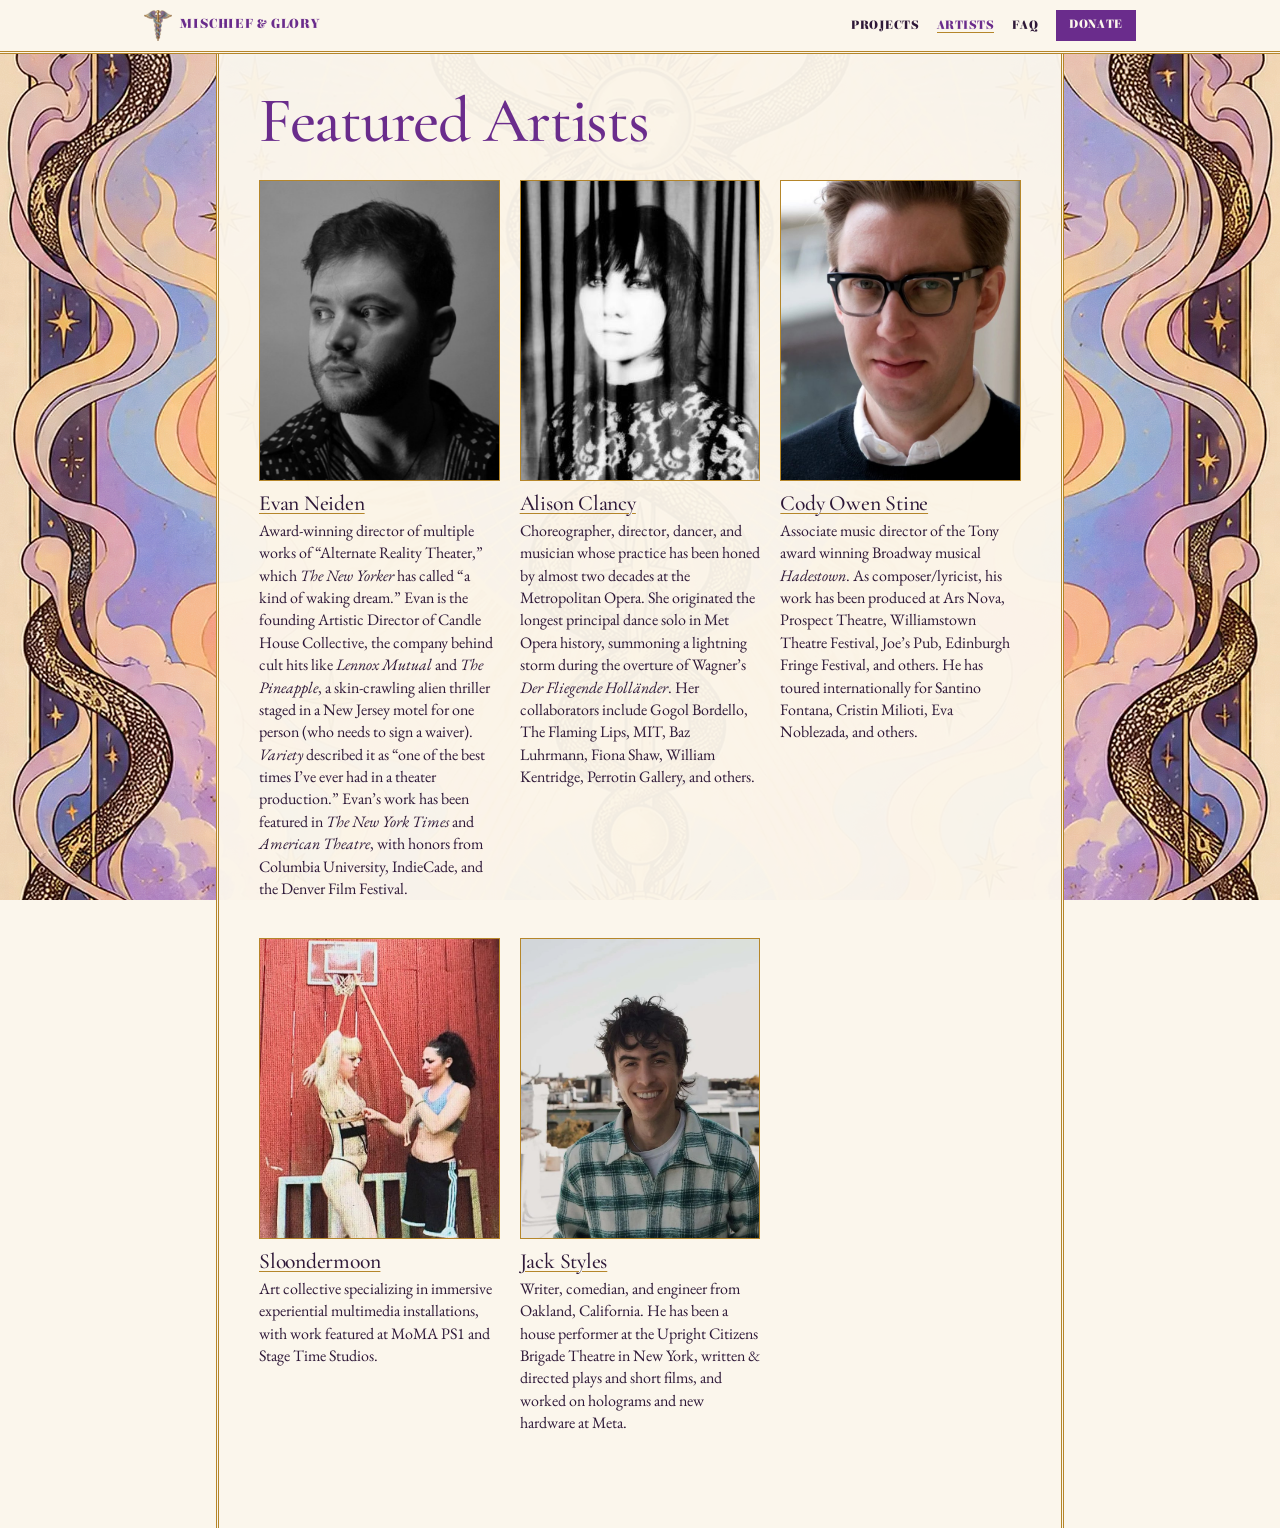
==== artists.html @ b3772316 "Add winged caduceus emblem to the nav wordmark and as the site icon Co-Authored-By: Claude Opus 5.5 " ====
<!doctype html>
<html lang="en">
<head>
  <meta charset="utf-8">
  <meta name="viewport" content="width=device-width, initial-scale=1">
  <title>Artists — Mischief and Glory, Inc.</title>
  <meta name="description" content="Featured artists working with Mischief and Glory, Inc.">
  <link rel="preconnect" href="https://fonts.googleapis.com">
  <link rel="preconnect" href="https://fonts.gstatic.com" crossorigin>
  <link href="https://fonts.googleapis.com/css2?family=Cormorant+Garamond:ital,wght@0,400;0,500;1,400;1,500&family=EB+Garamond:ital,wght@0,400;0,600;1,400;1,600&family=Elsie:wght@400;900&family=Noto+Sans+Manichaean&display=swap" rel="stylesheet">
  <link rel="stylesheet" href="assets/style.css">
  <link rel="icon" href="favicon.ico" sizes="any">
  <link rel="icon" type="image/png" sizes="32x32" href="favicon-32.png">
  <link rel="icon" type="image/png" sizes="192x192" href="assets/icon-192.png">
  <link rel="apple-touch-icon" href="assets/apple-touch-icon.png">
</head>
<body>
  <nav class="site-nav">
    <div class="inner">
      <a class="wordmark" href="index.html"><img src="assets/emblem.png" alt="" width="120" height="128">Mischief &amp; Glory</a>
      <ul>
        <li><a href="projects.html">Projects</a></li>
        <li><a href="artists.html" aria-current="page">Artists</a></li>
        <li><a href="faq.html">FAQ</a></li>
        <li><a class="button small" href="https://app.thefield.org/profile/Mischief-and-Glory/658230">Donate</a></li>
      </ul>
    </div>
  </nav>

  <main>
    <h1>Featured Artists</h1>

    <div class="people" style="margin-top:1.5rem">
      <div class="person">
        <div class="photo"><img src="assets/photos/evan-neiden.jpg" alt="Evan Neiden"></div>
        <h3><a href="https://candlehouse.org/">Evan Neiden</a></h3>
        <p>Award-winning director of multiple works of “Alternate Reality Theater,” which <em>The New Yorker</em> has called “a kind of waking dream.” Evan is the founding Artistic Director of Candle House Collective, the company behind cult hits like <em>Lennox Mutual</em> and <em>The Pineapple</em>, a skin-crawling alien thriller staged in a New Jersey motel for one person (who needs to sign a waiver). <em>Variety</em> described it as “one of the best times I’ve ever had in a theater production.” Evan’s work has been featured in <em>The New York Times</em> and <em>American Theatre</em>, with honors from Columbia University, IndieCade, and the Denver Film Festival.</p>
      </div>
      <div class="person">
        <div class="photo"><img src="assets/photos/alison-clancy.jpg" alt="Alison Clancy"></div>
        <h3><a href="https://www.alisonclancy.com">Alison Clancy</a></h3>
        <p>Choreographer, director, dancer, and musician whose practice has been honed by almost two decades at the Metropolitan Opera. She originated the longest principal dance solo in Met Opera history, summoning a lightning storm during the overture of Wagner’s <em>Der Fliegende Holländer</em>. Her collaborators include Gogol Bordello, The Flaming Lips, MIT, Baz Luhrmann, Fiona Shaw, William Kentridge, Perrotin Gallery, and others.</p>
      </div>
      <div class="person">
        <div class="photo"><img src="assets/photos/cody-owen-stine.jpg" alt="Cody Owen Stine"></div>
        <h3><a href="https://codyowenstine.com/">Cody Owen Stine</a></h3>
        <p>Associate music director of the Tony award winning Broadway musical <em>Hadestown</em>. As composer/lyricist, his work has been produced at Ars Nova, Prospect Theatre, Williamstown Theatre Festival, Joe’s Pub, Edinburgh Fringe Festival, and others. He has toured internationally for Santino Fontana, Cristin Milioti, Eva Noblezada, and others.</p>
      </div>
      <div class="person">
        <div class="photo"><img src="assets/photos/sloondermoon.jpg" alt="Sloondermoon"></div>
        <h3><a href="https://sloondermoon.com">Sloondermoon</a></h3>
        <p>Art collective specializing in immersive experiential multimedia installations, with work featured at MoMA PS1 and Stage Time Studios.</p>
      </div>
      <div class="person">
        <div class="photo"><img src="assets/photos/jack-styles.jpg" alt="Jack Styles"></div>
        <h3><a href="https://ucbcomedy.com/people/jack-styles/">Jack Styles</a></h3>
        <p>Writer, comedian, and engineer from Oakland, California. He has been a house performer at the Upright Citizens Brigade Theatre in New York, written &amp; directed plays and short films, and worked on holograms and new hardware at Meta.</p>
      </div>
    </div>
  </main>

</body>
</html>
---- assets/style.css ----
/* Mischief and Glory, Inc. — shared styles
   Palette after Alan Moore & Steve Moore's Moon and Serpent Bumper Book of Magic:
   iridescent pastels, gilt borders, aubergine ink, royal purple. */

:root {
  --paper: #fbf6ec;
  --ink: #2e1838;
  --muted: #6e5a78;
  --rule: #dcc58f;
  --gold: #b5862a;
  --gold-deep: #8f6517;
  --accent: #6a2c8c;
  --accent-ink: #fbf6ec;
  --card: rgba(255, 255, 255, 0.55);
  --iridescent: linear-gradient(160deg, #f1e9fb 0%, #fbecf3 32%, #fdf5e1 64%, #e8f2fb 100%);
  --serif: "Cormorant Garamond", "EB Garamond", Georgia, serif;
  --body: "EB Garamond", Georgia, "Times New Roman", serif;
  --display: "Elsie", var(--serif);
  --glyph: "Noto Sans Manichaean", var(--serif);
  --measure: 50rem;
}

*, *::before, *::after { box-sizing: border-box; }

html {
  -webkit-text-size-adjust: 100%;
  /* stop the rubber-band bounce at the page edges, which drags the sticky nav down */
  overscroll-behavior-y: none;
  background: var(--paper);
}

body {
  margin: 0;
  min-height: 100vh;
  display: flex;
  flex-direction: column;
  color: var(--ink);
  font-family: var(--body);
  font-size: 1.15rem;
  line-height: 1.45;
}

a { color: inherit; text-decoration-color: var(--gold); text-underline-offset: 0.16em; text-decoration-thickness: 1px; }
a:hover { color: var(--accent); }

img { max-width: 100%; display: block; }

/* ---------- Background ---------- */

/* Celestial caduceus artwork behind the cream content panel. A fixed layer
   (rather than background-attachment: fixed) so it also holds still on iOS. */
body::before {
  content: "";
  position: fixed;
  inset: 0;
  z-index: -1;
  background: var(--paper) url("background.webp?v=4") center / cover no-repeat;
  pointer-events: none;
}

/* fine film grain over the artwork, drawn at screen resolution */
body::after {
  content: "";
  position: fixed;
  inset: 0;
  z-index: -1;
  pointer-events: none;
  opacity: 0.22;
  mix-blend-mode: overlay;
  background-image: url("data:image/svg+xml,%3Csvg xmlns='http://www.w3.org/2000/svg' width='200' height='200'%3E%3Cfilter id='n'%3E%3CfeTurbulence type='fractalNoise' baseFrequency='0.9' numOctaves='2' stitchTiles='stitch'/%3E%3CfeColorMatrix type='saturate' values='0'/%3E%3C/filter%3E%3Crect width='100%25' height='100%25' filter='url(%23n)'/%3E%3C/svg%3E");
  background-size: 200px 200px;
}

/* ---------- Nav ---------- */

.site-nav {
  position: sticky;
  top: 0;
  z-index: 10;
  background: var(--paper);
  border-bottom: 3px double var(--gold);
}

.site-nav .inner {
  max-width: 64rem;
  margin: 0 auto;
  padding: 0.6rem 1rem;
  display: flex;
  align-items: center;
  justify-content: space-between;
  gap: 1rem;
  flex-wrap: wrap;
}

.wordmark {
  font-family: var(--display);
  font-weight: 900;
  font-size: 0.8rem;
  letter-spacing: 0.06em;
  text-transform: uppercase;
  text-decoration: none;
  display: inline-flex;
  align-items: center;
  gap: 0.5rem;
  color: var(--accent);
}
.wordmark img { height: 1.9rem; width: auto; }

.site-nav ul {
  list-style: none;
  margin: 0;
  padding: 0;
  display: flex;
  gap: 1.1rem;
  align-items: center;
  font-family: var(--display);
  font-weight: 900;
  font-size: 0.78rem;
  letter-spacing: 0.04em;
  text-transform: uppercase;
}

.site-nav ul a { text-decoration: none; }
.site-nav ul a[aria-current="page"] { color: var(--accent); border-bottom: 1px solid var(--gold); }

/* ---------- Layout ---------- */

main {
  flex: 1 0 auto;
  width: 100%;
  max-width: calc(var(--measure) + 3rem);
  margin: 0 auto;
  padding: 2rem 2.5rem 3.5rem;
  /* paper, slightly translucent so the artwork glows through */
  background: rgba(251, 246, 236, 0.96);
  border-left: 3px double var(--gold);
  border-right: 3px double var(--gold);
}

@media (max-width: 54rem) {
  main { border-left: 0; border-right: 0; padding-left: 1rem; padding-right: 1rem; }
}


h1, h2, h3 {
  font-family: var(--serif);
  font-weight: 500;
  line-height: 1.1;
  letter-spacing: -0.01em;
  margin: 0;
}

h1 { font-size: clamp(2.5rem, 6.5vw, 4rem); color: var(--accent); letter-spacing: -0.02em; }
h2 { font-size: 2.6rem; margin-top: 2.5rem; margin-bottom: 0.6rem; }
h3 { font-size: 1.4rem; margin-top: 1.5rem; margin-bottom: 0.4rem; }

p { margin: 0 0 0.85rem; }
ol, ul { margin-top: 0; padding-left: 1.4rem; }

.eyebrow {
  font-family: var(--display);
  font-weight: 900;
  font-size: 0.75rem;
  letter-spacing: 0.06em;
  text-transform: uppercase;
  color: var(--muted);
}

.lede {
  font-size: 1.35rem;
  font-style: italic;
  color: var(--muted);
  margin-top: 0.5rem;
}

.subtitle {
  font-family: var(--serif);
  font-style: italic;
  font-size: 1.6rem;
  color: var(--muted);
  margin: 0.4rem 0 1.25rem;
}

.glyph { font-family: var(--glyph); color: var(--gold); }
.hero .cities .glyph {
  color: var(--gold-deep);
  font-weight: 400;
  font-size: 1.35em;
  line-height: 1;
  vertical-align: -0.12em;
  margin: 0 0.25em;
}

.divider {
  text-align: center;
  font-family: var(--glyph);
  color: var(--gold);
  font-size: 1.5rem;
  margin: 2.25rem 0 0.5rem;
  line-height: 1;
}

hr { border: 0; border-top: 1px solid var(--rule); margin: 2rem 0; }

/* ---------- Hero ---------- */

.hero {
  padding: 0.5rem 0 1.25rem;
  border-bottom: 3px double var(--gold);
  margin-bottom: 0.5rem;
  display: grid;
  grid-template-columns: auto minmax(0, 1fr);
  align-items: center;
  gap: 1.25rem;
}
.hero-emblem { order: -1; width: 4.75rem; height: auto; }
.hero .city { white-space: nowrap; }

@media (max-width: 34rem) {
  .hero { grid-template-columns: 1fr; justify-items: center; text-align: center; gap: 0.75rem; }
  .hero-emblem { width: 4rem; }
  .hero .cities { margin-left: auto; margin-right: auto; font-size: 0.95rem; letter-spacing: 0.01em; white-space: nowrap; }
  .hero .cities .glyph { margin: 0 0.1em; }
}
.hero .cities {
  font-family: var(--display);
  font-weight: 900;
  font-size: clamp(1.15rem, 3.2vw, 1.6rem);
  letter-spacing: 0.04em;
  text-transform: uppercase;
  margin: 0.9rem 0 0;
  color: #4b3157;
}

/* ---------- Quote ---------- */

blockquote {
  margin: 1.75rem 0;
  padding: 0;
  font-family: var(--serif);
  font-size: 1.5rem;
  line-height: 1.3;
  font-style: italic;
  color: var(--accent);
}

/* ---------- Buttons ---------- */

.button {
  display: inline-block;
  font-family: var(--display);
  font-weight: 900;
  font-size: 0.8rem;
  letter-spacing: 0.06em;
  text-transform: uppercase;
  text-decoration: none;
  padding: 0.75rem 1.2rem;
  background: var(--accent);
  color: var(--accent-ink);
  border: 1px solid var(--accent);
  transition: background 0.15s, color 0.15s, border-color 0.15s;
}
.button:hover { background: var(--gold); border-color: var(--gold-deep); color: var(--ink); }

.button.small { padding: 0.4rem 0.75rem; font-size: 0.72rem; }

.callout {
  background: var(--card);
  border: 1px solid var(--gold);
  outline: 1px solid var(--rule);
  outline-offset: 3px;
  padding: 1.1rem 1.25rem 0.3rem;
  margin: 1.75rem 4px;
}
.callout h3 { margin-top: 0; }
.callout.centered, .centered { text-align: center; }

/* collapsible page sections (e.g. Creative Team, Cast) */
details.section { margin-top: 1.5rem; border-top: 3px double var(--gold); }
details.section:last-of-type { border-bottom: 3px double var(--gold); }
details.section > summary { font-size: 2.2rem; }
.bios p { font-size: 1.05rem; line-height: 1.45; }
.bios strong { color: var(--accent); }
.bios h3 { color: var(--accent); margin-top: 1.5rem; }
.bios h3:first-child { margin-top: 0.5rem; }
.budget h3 { margin-top: 1.25rem; color: var(--accent); }
.budget h3:first-child { margin-top: 0.5rem; }
.budget ul { margin-bottom: 0.85rem; }
.budget ul ul { margin: 0.2rem 0 0.4rem; }
.budget li { margin-bottom: 0.15rem; }

.credits { list-style: none; padding: 0; }
.credits li { margin-bottom: 0.5rem; }
.credits strong { color: var(--accent); }

/* "People want this": comparable shows and what each tells us */
.wants { display: grid; gap: 0.75rem; margin: 0.5rem 0 1.25rem; }
.want {
  display: grid;
  grid-template-columns: minmax(0, 1fr) minmax(0, 1fr);
  gap: 0.5rem 1.5rem;
  align-items: center;
  padding: 0.75rem 1rem;
  background: var(--card);
  border: 1px solid var(--rule);
}
.want .show { margin: 0.2rem 0; font-size: 1rem; line-height: 1.35; }
.want .show em { font-size: 1.1rem; font-weight: 600; }
.want .stars { color: var(--gold); letter-spacing: 0.05em; }
.want-head {
  padding: 0 1rem;
  background: none;
  border: 0;
  font-family: var(--body);
  font-weight: 600;
  font-variant-caps: all-small-caps;
  letter-spacing: 0.06em;
  font-size: 1.1rem;
  color: var(--muted);
}
.want .takeaway { margin: 0; font-style: italic; color: var(--accent); }

/* guest anecdotes */
.stories {
  display: grid;
  grid-template-columns: repeat(3, minmax(0, 1fr));
  gap: 0.75rem;
  margin: 0.5rem 0 1.25rem;
}
.story {
  background: var(--card);
  border: 1px solid var(--gold);
  padding: 0.9rem 1rem 0.3rem;
}
.story p { font-size: 1rem; line-height: 1.4; margin-bottom: 0.6rem; }

.personas { list-style: none; padding: 0; display: flex; flex-wrap: wrap; gap: 0.5rem; }
.personas li {
  border: 1px solid var(--gold);
  background: var(--card);
  padding: 0.25rem 0.75rem;
  font-size: 1rem;
}

/* large boxed call-to-action link */
.callout.feature { padding: 1.75rem 1.5rem; }
.callout.feature a {
  font-family: var(--serif);
  font-size: clamp(1.5rem, 4vw, 2.1rem);
  line-height: 1.2;
  color: var(--accent);
  text-decoration-color: var(--gold);
}

h3.insight, .budget h3, .bios h3 {
  font-family: var(--display);
  font-weight: 900;
  font-size: 1.45rem;
  letter-spacing: 0.03em;
  text-transform: uppercase;
  color: var(--accent);
  margin-top: 1.75rem;
}

/* ---------- People ---------- */

.people-heading {
  font-family: var(--display);
  font-weight: 900;
  font-size: clamp(1.3rem, 3.6vw, 1.75rem);
  letter-spacing: 0.03em;
  text-transform: uppercase;
  text-align: center;
  color: var(--accent);
  margin: 2rem 0 1.25rem;
}

.people {
  display: grid;
  grid-template-columns: repeat(3, minmax(0, 1fr));
  gap: 1.5rem 1.25rem;
  margin: 1rem 0 1.5rem;
}

.person p { font-size: 1rem; line-height: 1.4; }
.person h3 { margin-top: 0.7rem; margin-bottom: 0.25rem; font-size: 1.35rem; }

.photo {
  aspect-ratio: 4 / 5;
  background: var(--iridescent);
  border: 1px solid var(--gold);
  display: grid;
  place-items: center;
  color: var(--muted);
  font-family: var(--display);
  font-weight: 900;
  font-size: 0.7rem;
  letter-spacing: 0.06em;
  text-transform: uppercase;
  overflow: hidden;
}
.photo img { width: 100%; height: 100%; object-fit: cover; }

/* ---------- Projects ---------- */

.project {
  display: grid;
  grid-template-columns: 1fr auto;
  gap: 0.2rem 1.25rem;
  padding: 1.25rem 0;
}
.project h2 { margin: 0; font-size: 1.8rem; }
.project .meta {
  font-family: var(--display);
  font-weight: 900;
  font-size: 0.78rem;
  letter-spacing: 0.05em;
  text-transform: uppercase;
  font-size: 1.2rem;
  color: var(--accent);
  white-space: nowrap;
  align-self: start;
  margin-top: 0.35rem;
  padding: 0.3rem 0.7rem;
  border: 1px solid var(--gold);
  background: var(--card);
}
.project p { grid-column: 1 / -1; margin: 0.35rem 0 0; }

/* ---------- FAQ ---------- */

details {
  border-top: 1px solid var(--rule);
  padding: 0.85rem 0;
}
details:last-of-type { border-bottom: 1px solid var(--rule); }
summary {
  cursor: pointer;
  font-family: var(--serif);
  font-size: 1.45rem;
  line-height: 1.2;
  list-style: none;
  display: flex;
  justify-content: space-between;
  gap: 1rem;
}
summary::-webkit-details-marker { display: none; }
summary::after { content: "+"; font-family: var(--display);
  font-weight: 900; color: var(--gold-deep); }
details[open] > summary::after { content: "−"; }
details > *:not(summary):first-of-type { margin-top: 0.75rem; }

.tiers { list-style: none; padding: 0; margin: 0 0 0.75rem; }
.tiers > li { padding: 0.7rem 0; border-bottom: 1px dashed var(--rule); }
.tiers > li:last-child { border-bottom: 0; }
.tier-amount {
  font-family: var(--body);
  font-weight: 600;
  font-size: 1.3rem;
  font-variant-caps: all-small-caps;
  letter-spacing: 0.06em;
  color: var(--accent);
  display: block;
  margin-bottom: 0.25rem;
}
.tiers ul { margin: 0; padding-left: 1.1rem; }
.tiers ul li { margin-bottom: 0.2rem; }

table {
  width: 100%;
  border-collapse: collapse;
  font-size: 1rem;
  margin: 0.75rem 0 1rem;
}
th, td { text-align: left; padding: 0.5rem 0.5rem 0.5rem 0; border-bottom: 1px solid var(--rule); vertical-align: top; }
th {
  font-family: var(--body);
  font-weight: 600;
  font-size: 1.1rem;
  font-variant-caps: all-small-caps;
  letter-spacing: 0.06em;
  color: var(--muted);
}
td:first-child { font-weight: 600; font-variant-caps: all-small-caps; font-size: 1.15rem; letter-spacing: 0.04em; }

.bar { height: 4px; background: var(--rule); margin-top: 0.35rem; }
.bar span { display: block; height: 100%; background: var(--accent); }

/* ---------- Placeholder notes ---------- */

.placeholder {
  border: 1px dashed var(--gold);
  color: var(--muted);
  padding: 0.85rem 1rem;
  font-family: var(--display);
  font-weight: 900;
  font-size: 0.8rem;
  margin: 1.5rem 0;
}


@media (max-width: 44rem) {
  .people { grid-template-columns: repeat(2, minmax(0, 1fr)); }
  .stories { grid-template-columns: 1fr; }
}

@media (max-width: 30rem) {
  body { font-size: 1.08rem; }
  .want { grid-template-columns: 1fr; }
  .want-head { display: none; }
  .stories { grid-template-columns: 1fr; }
  .site-nav ul { gap: 0.8rem; }
  .people { grid-template-columns: 1fr; }
  .project { grid-template-columns: 1fr; }
  .project .meta { justify-self: start; margin-top: 0.2rem; }
  blockquote { font-size: 1.3rem; }
}
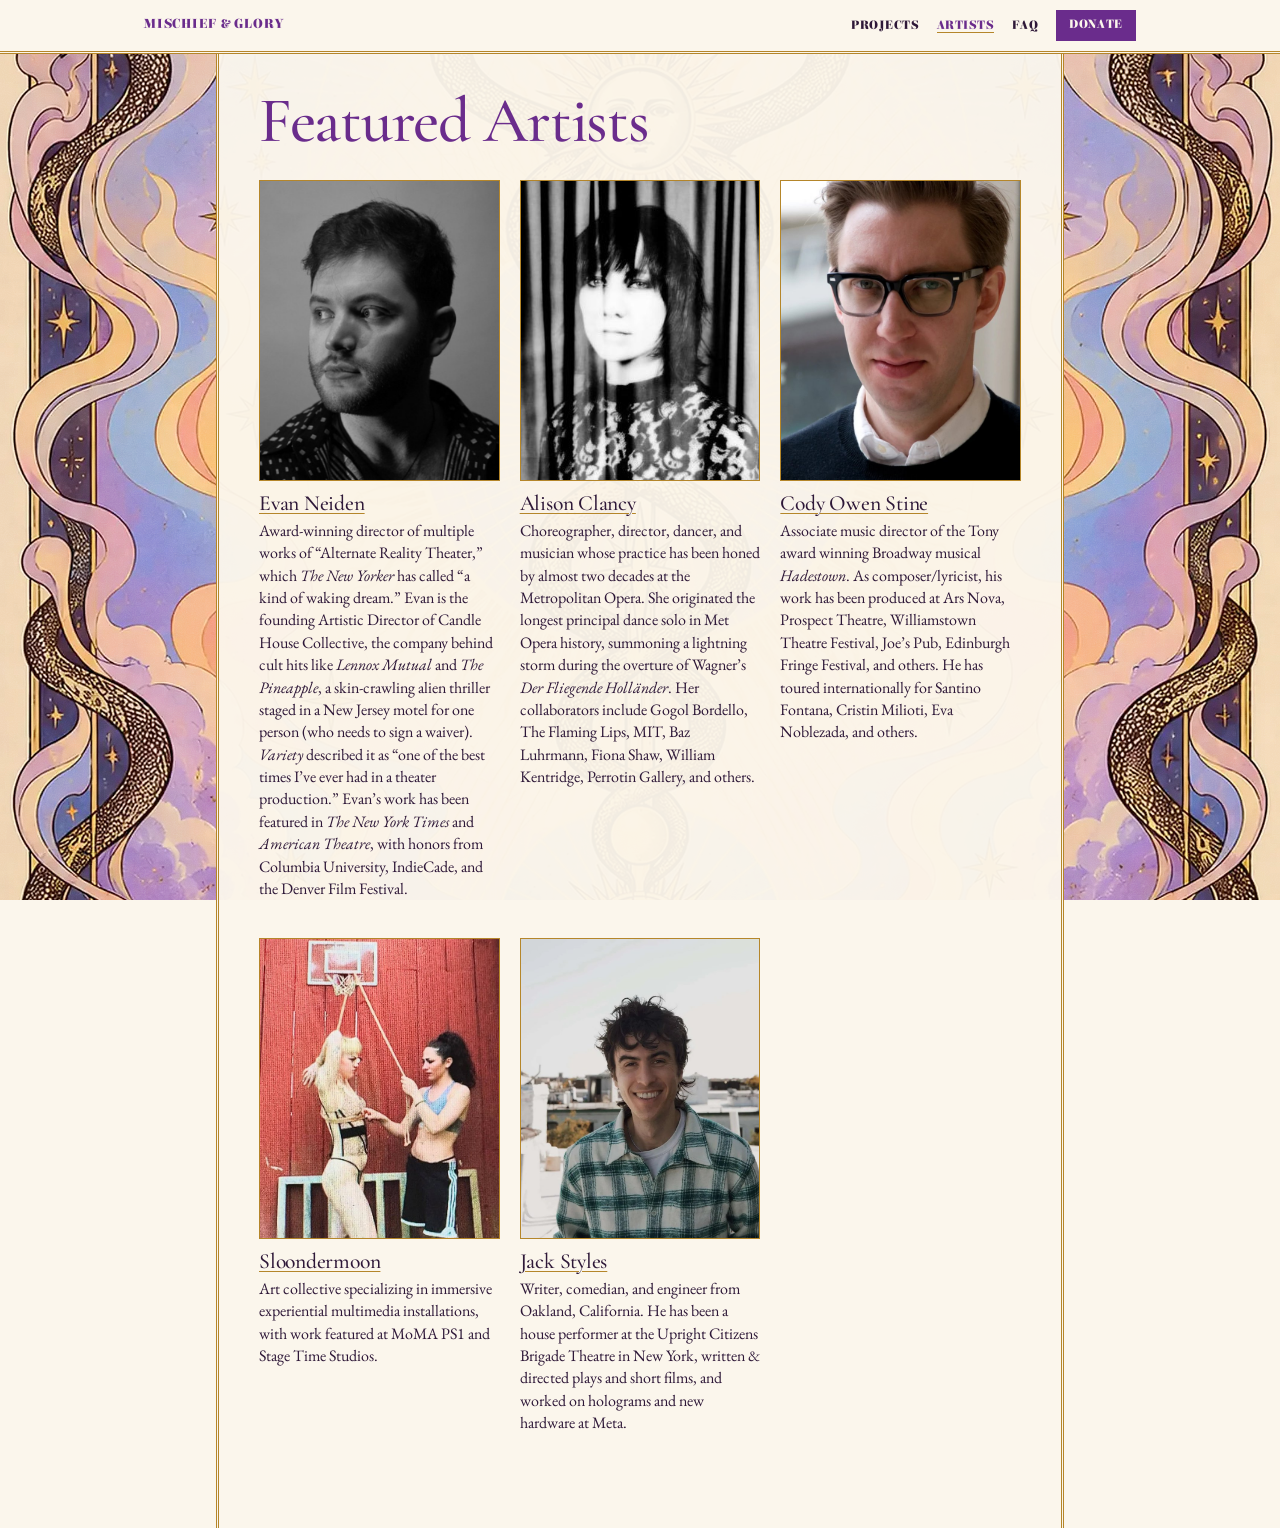
==== commit bff87066: "Remove emblem from the nav wordmark (kept as favicon) Co-Authored-By: Claude Opus 5.5 <noreply@anthr" ====
--- a/artists.html
+++ b/artists.html
@@ -17,7 +17,7 @@
 <body>
   <nav class="site-nav">
     <div class="inner">
-      <a class="wordmark" href="index.html"><img src="assets/emblem.png" alt="" width="120" height="128">Mischief &amp; Glory</a>
+      <a class="wordmark" href="index.html">Mischief &amp; Glory</a>
       <ul>
         <li><a href="projects.html">Projects</a></li>
         <li><a href="artists.html" aria-current="page">Artists</a></li>
--- a/assets/style.css
+++ b/assets/style.css
@@ -99,12 +99,8 @@
   letter-spacing: 0.06em;
   text-transform: uppercase;
   text-decoration: none;
-  display: inline-flex;
-  align-items: center;
-  gap: 0.5rem;
-  color: var(--accent);
-}
-.wordmark img { height: 1.9rem; width: auto; }
+  color: var(--accent);
+}
 
 .site-nav ul {
   list-style: none;
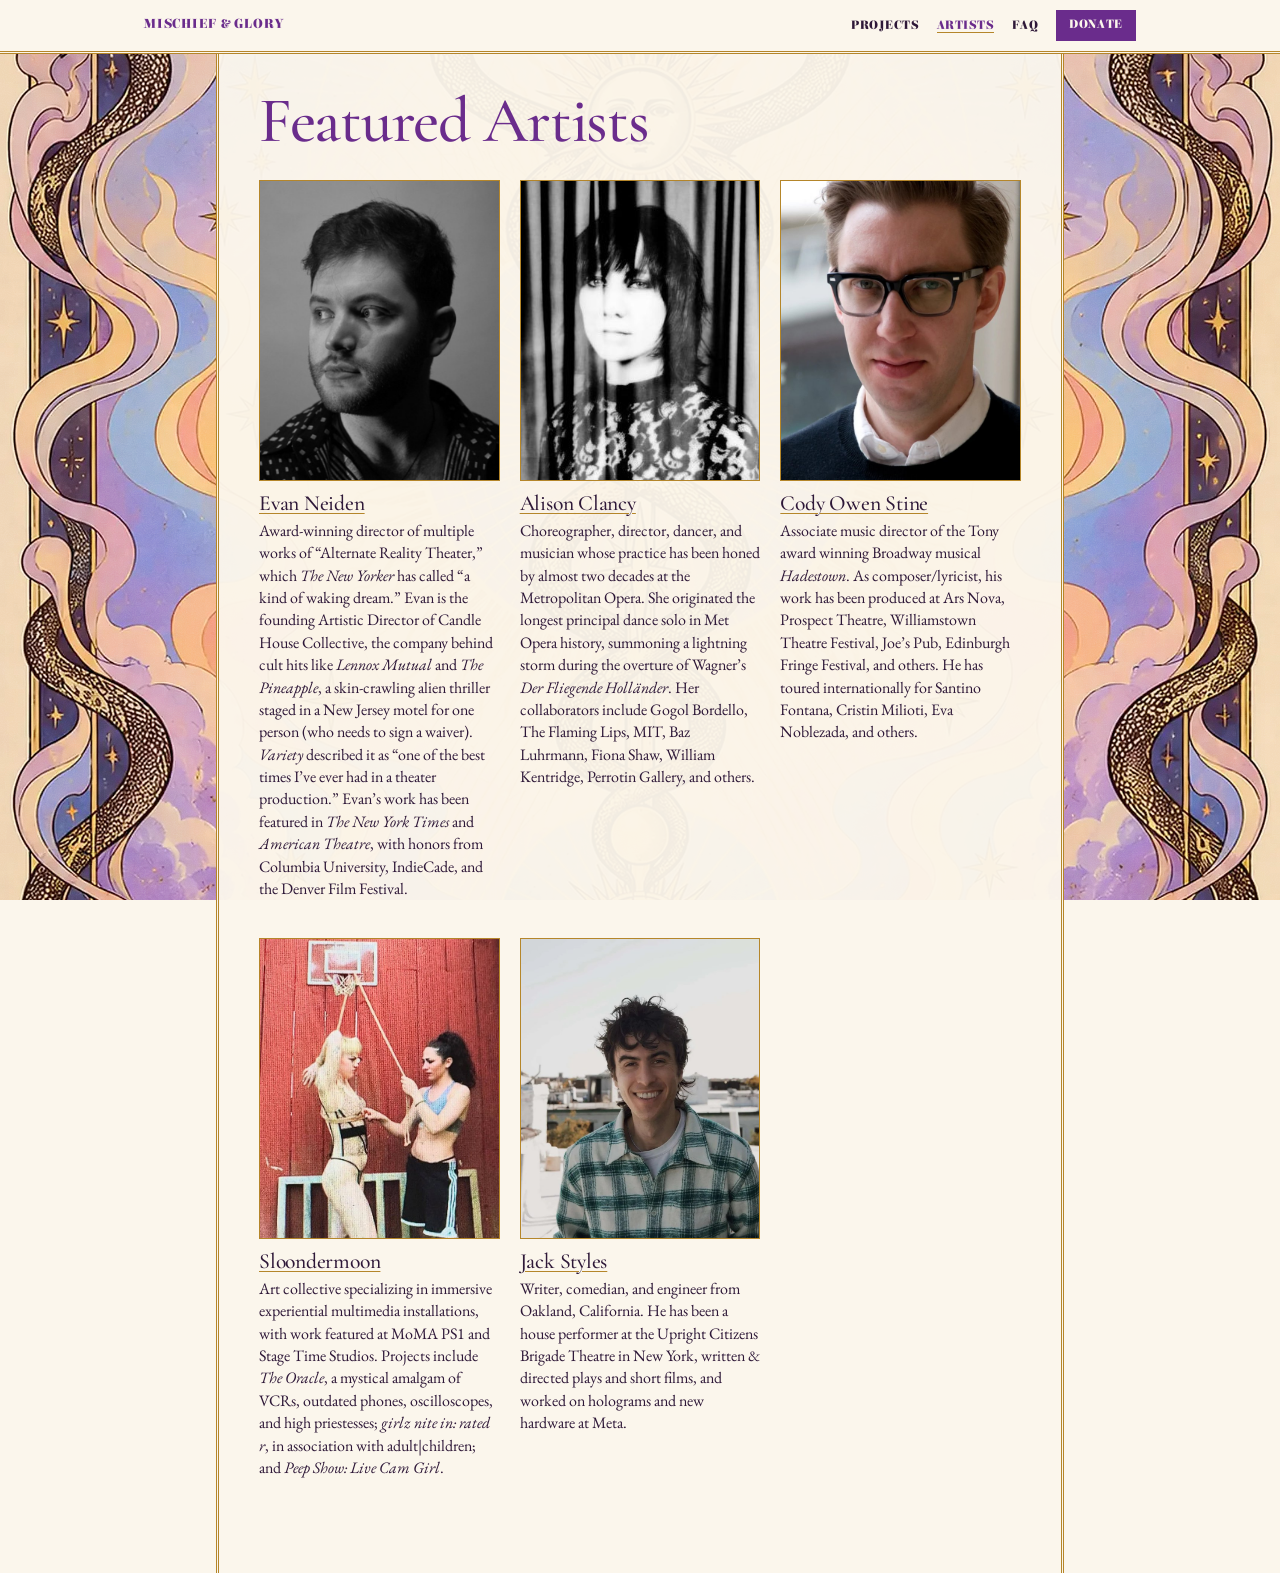
==== commit b7b58bb1: "Delete Mystical City Universal page; add Sloondermoon projects Co-Authored-By: Claude Opus 5.5 <nore" ====
--- a/artists.html
+++ b/artists.html
@@ -3,16 +3,18 @@
 <head>
   <meta charset="utf-8">
   <meta name="viewport" content="width=device-width, initial-scale=1">
+  <meta name="robots" content="noindex, nofollow, noarchive">
   <title>Artists — Mischief and Glory, Inc.</title>
   <meta name="description" content="Featured artists working with Mischief and Glory, Inc.">
   <link rel="preconnect" href="https://fonts.googleapis.com">
   <link rel="preconnect" href="https://fonts.gstatic.com" crossorigin>
-  <link href="https://fonts.googleapis.com/css2?family=Cormorant+Garamond:ital,wght@0,400;0,500;1,400;1,500&family=EB+Garamond:ital,wght@0,400;0,600;1,400;1,600&family=Elsie:wght@400;900&family=Noto+Sans+Manichaean&display=swap" rel="stylesheet">
+  <link href="https://fonts.googleapis.com/css2?family=Cormorant+Garamond:ital,wght@0,400;0,500;1,400;1,500&family=EB+Garamond:ital,wght@0,400;0,600;0,700;1,400;1,600&family=Elsie:wght@400;900&family=Noto+Sans+Manichaean&display=swap" rel="stylesheet">
   <link rel="stylesheet" href="assets/style.css">
-  <link rel="icon" href="favicon.ico" sizes="any">
-  <link rel="icon" type="image/png" sizes="32x32" href="favicon-32.png">
-  <link rel="icon" type="image/png" sizes="192x192" href="assets/icon-192.png">
-  <link rel="apple-touch-icon" href="assets/apple-touch-icon.png">
+  <link rel="icon" href="favicon.ico?v=3" sizes="any">
+  <link rel="icon" type="image/svg+xml" href="favicon.svg?v=3">
+  <link rel="icon" type="image/png" sizes="32x32" href="favicon-32.png?v=3">
+  <link rel="icon" type="image/png" sizes="192x192" href="assets/icon-192.png?v=3">
+  <link rel="apple-touch-icon" href="assets/apple-touch-icon.png?v=3">
 </head>
 <body>
   <nav class="site-nav">
@@ -49,7 +51,7 @@
       <div class="person">
         <div class="photo"><img src="assets/photos/sloondermoon.jpg" alt="Sloondermoon"></div>
         <h3><a href="https://sloondermoon.com">Sloondermoon</a></h3>
-        <p>Art collective specializing in immersive experiential multimedia installations, with work featured at MoMA PS1 and Stage Time Studios.</p>
+        <p>Art collective specializing in immersive experiential multimedia installations, with work featured at MoMA PS1 and Stage Time Studios. Projects include <em>The Oracle</em>, a mystical amalgam of VCRs, outdated phones, oscilloscopes, and high priestesses; <em>girlz nite in: rated r</em>, in association with adult|children; and <em>Peep Show: Live Cam Girl</em>.</p>
       </div>
       <div class="person">
         <div class="photo"><img src="assets/photos/jack-styles.jpg" alt="Jack Styles"></div>
--- a/assets/style.css
+++ b/assets/style.css
@@ -338,6 +338,36 @@
   font-size: 1rem;
 }
 
+/* art nouveau panel: fine gilt rules with whiplash scrolls in each corner */
+.callout.splash {
+  position: relative;
+  margin: 2.5rem 0;
+  --orn: 120px;
+  padding: 3rem 3rem 2rem;
+  border: 1.5px solid var(--gold);
+  outline: 1px solid var(--gold);
+  outline-offset: -7px;
+  background: linear-gradient(160deg, #fbf3fb 0%, #fdf1ea 45%, #fdf6e4 100%);
+}
+.callout.splash::before {
+  content: "";
+  position: absolute;
+  inset: -4px;
+  pointer-events: none;
+  background:
+    url("data:image/svg+xml,%3Csvg xmlns=%27http://www.w3.org/2000/svg%27 viewBox=%270 0 80 80%27%3E%3Cg transform=%27rotate%280 40 40%29%27 fill=%27none%27 stroke=%27%23b5862a%27 stroke-linecap=%27round%27%3E%0A%3Cpath d=%27M6 6 C6 22 13 31 25 31 C34 31 36 21 29 18 C23 16 20 22 24 25%27 stroke-width=%271.1%27/%3E%0A%3Cpath d=%27M6 6 C22 6 31 13 31 25 C31 34 21 36 18 29 C16 23 22 20 25 24%27 stroke-width=%271.1%27/%3E%0A%3Cpath d=%27M10 10 C17 10 21 14 21 21 C14 21 10 17 10 10 Z%27 fill=%27%23a98bd6%27 stroke=%27%233b2350%27 stroke-width=%270.8%27/%3E%0A%3C/g%3E%3C/svg%3E") left top / var(--orn) no-repeat,
+    url("data:image/svg+xml,%3Csvg xmlns=%27http://www.w3.org/2000/svg%27 viewBox=%270 0 80 80%27%3E%3Cg transform=%27rotate%2890 40 40%29%27 fill=%27none%27 stroke=%27%23b5862a%27 stroke-linecap=%27round%27%3E%0A%3Cpath d=%27M6 6 C6 22 13 31 25 31 C34 31 36 21 29 18 C23 16 20 22 24 25%27 stroke-width=%271.1%27/%3E%0A%3Cpath d=%27M6 6 C22 6 31 13 31 25 C31 34 21 36 18 29 C16 23 22 20 25 24%27 stroke-width=%271.1%27/%3E%0A%3Cpath d=%27M10 10 C17 10 21 14 21 21 C14 21 10 17 10 10 Z%27 fill=%27%23a98bd6%27 stroke=%27%233b2350%27 stroke-width=%270.8%27/%3E%0A%3C/g%3E%3C/svg%3E") right top / var(--orn) no-repeat,
+    url("data:image/svg+xml,%3Csvg xmlns=%27http://www.w3.org/2000/svg%27 viewBox=%270 0 80 80%27%3E%3Cg transform=%27rotate%28180 40 40%29%27 fill=%27none%27 stroke=%27%23b5862a%27 stroke-linecap=%27round%27%3E%0A%3Cpath d=%27M6 6 C6 22 13 31 25 31 C34 31 36 21 29 18 C23 16 20 22 24 25%27 stroke-width=%271.1%27/%3E%0A%3Cpath d=%27M6 6 C22 6 31 13 31 25 C31 34 21 36 18 29 C16 23 22 20 25 24%27 stroke-width=%271.1%27/%3E%0A%3Cpath d=%27M10 10 C17 10 21 14 21 21 C14 21 10 17 10 10 Z%27 fill=%27%23a98bd6%27 stroke=%27%233b2350%27 stroke-width=%270.8%27/%3E%0A%3C/g%3E%3C/svg%3E") right bottom / var(--orn) no-repeat,
+    url("data:image/svg+xml,%3Csvg xmlns=%27http://www.w3.org/2000/svg%27 viewBox=%270 0 80 80%27%3E%3Cg transform=%27rotate%28270 40 40%29%27 fill=%27none%27 stroke=%27%23b5862a%27 stroke-linecap=%27round%27%3E%0A%3Cpath d=%27M6 6 C6 22 13 31 25 31 C34 31 36 21 29 18 C23 16 20 22 24 25%27 stroke-width=%271.1%27/%3E%0A%3Cpath d=%27M6 6 C22 6 31 13 31 25 C31 34 21 36 18 29 C16 23 22 20 25 24%27 stroke-width=%271.1%27/%3E%0A%3Cpath d=%27M10 10 C17 10 21 14 21 21 C14 21 10 17 10 10 Z%27 fill=%27%23a98bd6%27 stroke=%27%233b2350%27 stroke-width=%270.8%27/%3E%0A%3C/g%3E%3C/svg%3E") left bottom / var(--orn) no-repeat;
+}
+.callout.splash p:first-child {
+  font-family: var(--body);
+  font-weight: 700;
+  font-size: clamp(1.3rem, 3vw, 1.6rem);
+  line-height: 1.35;
+  color: var(--accent);
+}
+
 /* large boxed call-to-action link */
 .callout.feature { padding: 1.75rem 1.5rem; }
 .callout.feature a {
@@ -506,8 +536,13 @@
   .want-head { display: none; }
   .stories { grid-template-columns: 1fr; }
   .site-nav ul { gap: 0.8rem; }
-  .people { grid-template-columns: 1fr; }
+  .people { grid-template-columns: 1fr; gap: 1.25rem; }
+  /* small portrait beside the bio instead of a full-width photo */
+  .person { display: grid; grid-template-columns: 6.5rem minmax(0, 1fr); column-gap: 0.9rem; align-items: start; }
+  .person .photo { grid-row: span 2; margin-top: 0.25rem; } /* line up with the cap height of the name */
+  .person h3 { margin-top: 0; }
   .project { grid-template-columns: 1fr; }
   .project .meta { justify-self: start; margin-top: 0.2rem; }
   blockquote { font-size: 1.3rem; }
-}
+  .callout.splash { --orn: 96px; padding: 2.75rem 1.6rem 1.9rem; }
+}
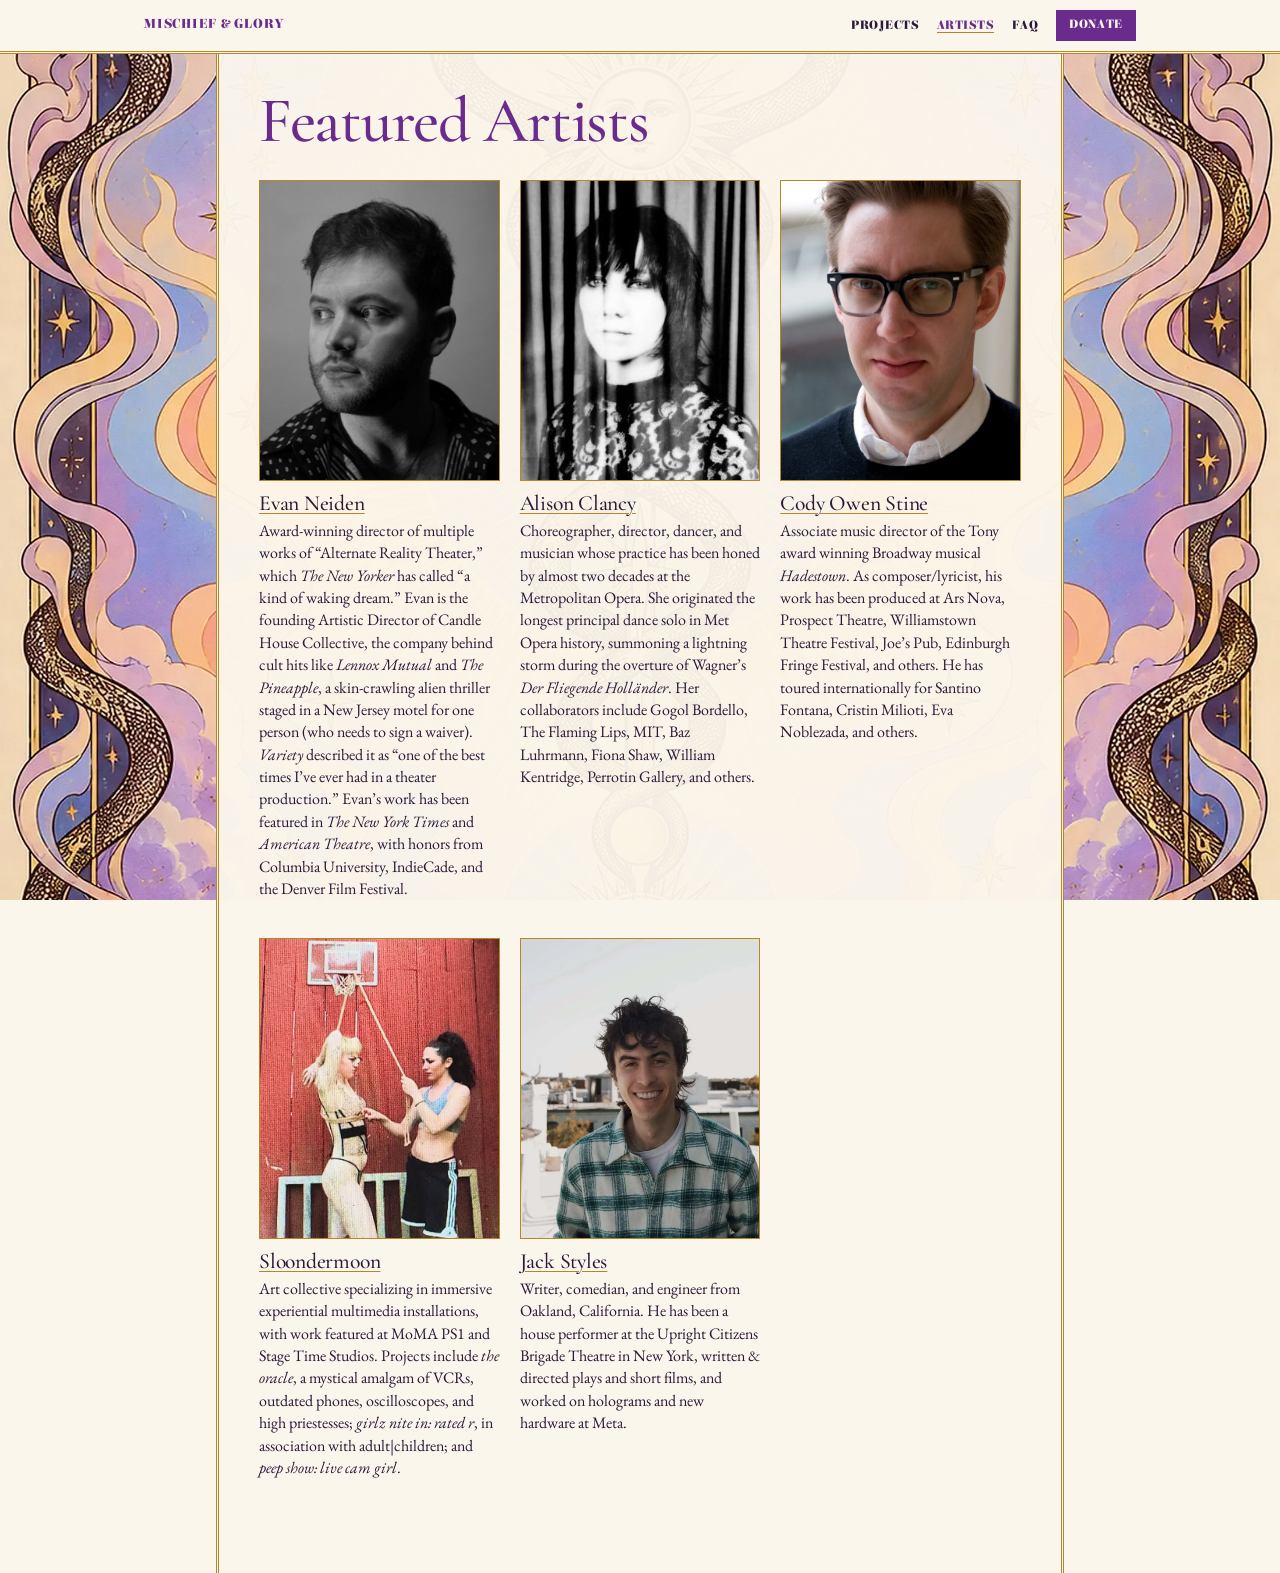
==== commit ed23a0fa: "Sloondermoon: lowercase project titles Co-Authored-By: Claude Opus 5.5 <noreply@anthropic.com> Claud" ====
--- a/artists.html
+++ b/artists.html
@@ -51,7 +51,7 @@
       <div class="person">
         <div class="photo"><img src="assets/photos/sloondermoon.jpg" alt="Sloondermoon"></div>
         <h3><a href="https://sloondermoon.com">Sloondermoon</a></h3>
-        <p>Art collective specializing in immersive experiential multimedia installations, with work featured at MoMA PS1 and Stage Time Studios. Projects include <em>The Oracle</em>, a mystical amalgam of VCRs, outdated phones, oscilloscopes, and high priestesses; <em>girlz nite in: rated r</em>, in association with adult|children; and <em>Peep Show: Live Cam Girl</em>.</p>
+        <p>Art collective specializing in immersive experiential multimedia installations, with work featured at MoMA PS1 and Stage Time Studios. Projects include <em>the oracle</em>, a mystical amalgam of VCRs, outdated phones, oscilloscopes, and high priestesses; <em>girlz nite in: rated r</em>, in association with adult|children; and <em>peep show: live cam girl</em>.</p>
       </div>
       <div class="person">
         <div class="photo"><img src="assets/photos/jack-styles.jpg" alt="Jack Styles"></div>
